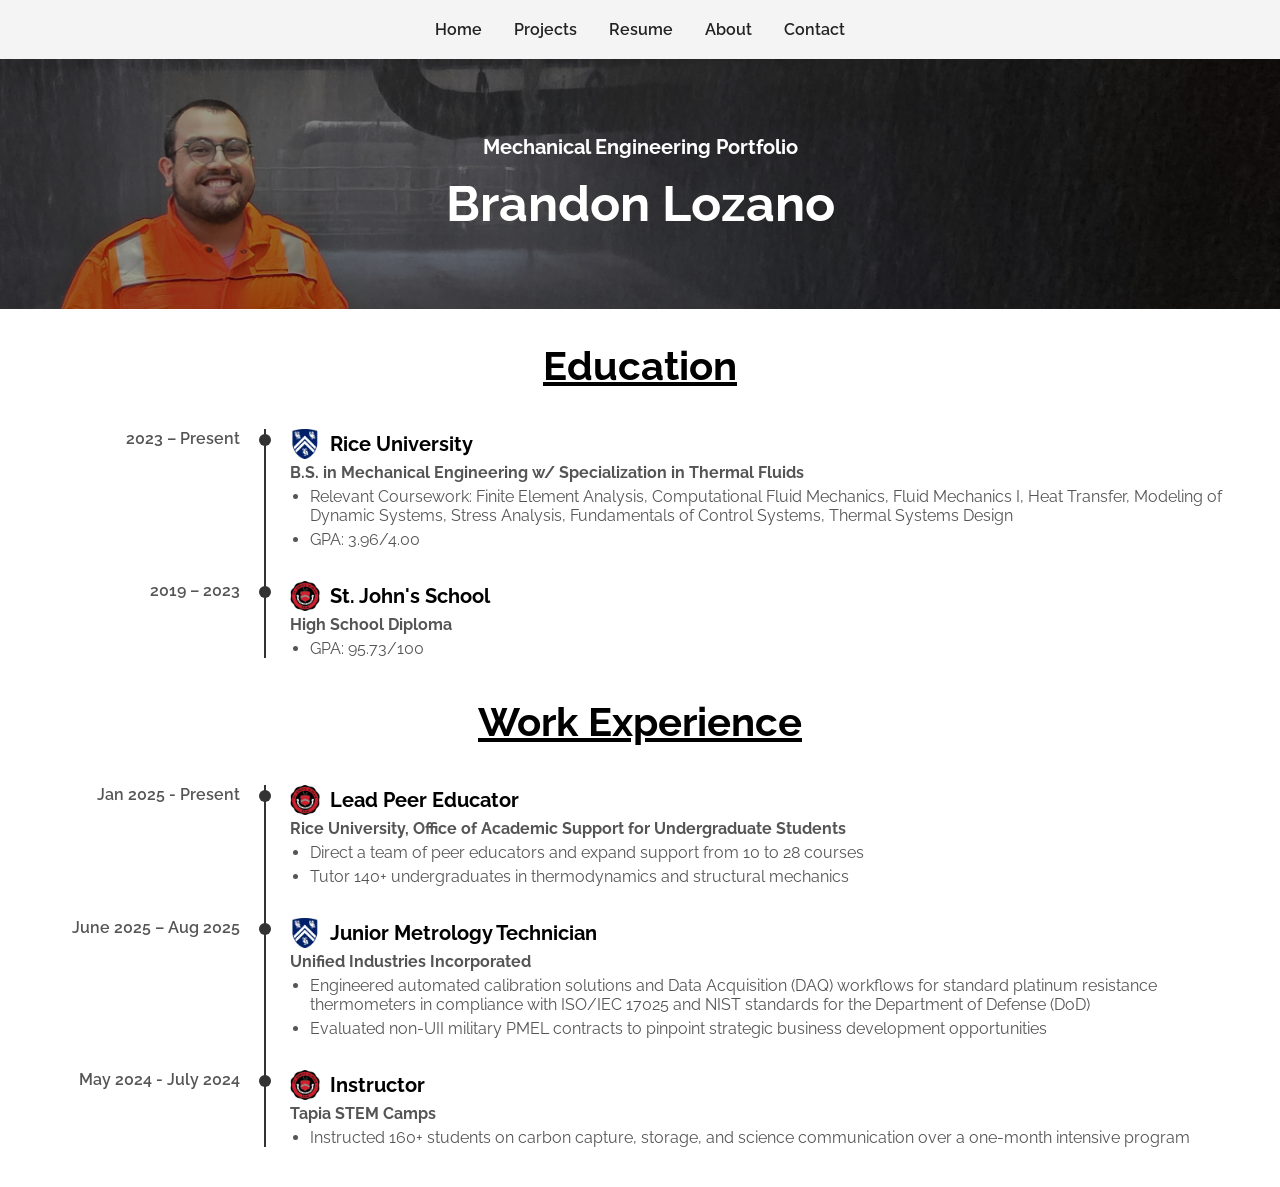
==== index.html @ 6e49d855 "Added files for each page of the portfolio as well as filled some information in the home page (inde" ====
<!DOCTYPE html>
<html>
<head>
    <meta charset="UTF-8">
    <title>Mechanical Engineering Portfolio of Brandon Lozano</title>
    <link rel="stylesheet" href="style.css">
</head>
<body>
<nav class="navbar">
    <a href="index.html">Home</a>
    <a href="projects.html">Projects</a>
    <a href="resume.html">Resume</a>
    <a href="about.html">About</a>
    <a href="contact.html">Contact</a>
  </nav>
<div class="hero-banner">
<h1 class="center-text" style="font-size: 20px">
    Mechanical Engineering Portfolio<br>
    <span style="font-size: 50px; display: block; margin-top: 15px">Brandon Lozano<span>
</h1>
</div>
<h2 class="center-text" style="font-size: 40px; text-decoration: underline">
    Education
</h2>

<div class="timeline">

  <div class="timeline-item">
    <div class="timeline-date">2023 – Present</div>
    <div class="timeline-content">
      <h3 class="inline-row"><img src="riceshield.jpg" alt="Rice Shield" style="height:30px"> Rice University</h3>
      <p style="font-weight: 700">B.S. in Mechanical Engineering w/ Specialization in Thermal Fluids</p>
      <p class="bullet">
        Relevant Coursework: Finite Element Analysis, Computational Fluid Mechanics, Fluid Mechanics I, Heat Transfer, Modeling of Dynamic Systems, Stress Analysis, Fundamentals of Control Systems, Thermal Systems Design</p>
      <p class="bullet">
        GPA: 3.96/4.00
      </p>
    </div>
  </div>

  <div class="timeline-item">
    <div class="timeline-date">2019 – 2023</div>
    <div class="timeline-content">
      <h3 class="inline-row"><img src="sjsseal.jpg" alt="SJS Seal" style="height:30px"> St. John's School</h3>
      <p style="font-weight: 700">High School Diploma</p>
      <p class="bullet">
        GPA: 95.73/100
      </p>
    </div>
  </div>

</div>
<h2 class="center-text" style="font-size: 40px; text-decoration: underline">
    Work Experience
</h2>

<div class="timeline">
  <div class="timeline-item">
    <div class="timeline-date">Jan 2025 - Present</div>
    <div class="timeline-content">
      <h3 class="inline-row"><img src="sjsseal.jpg" alt="SJS Seal" style="height:30px"> Lead Peer Educator</h3>
      <p style="font-weight: 700">Rice University, Office of Academic Support for Undergraduate Students</p>
      <p class="bullet">
        Direct a team of peer educators and expand support from 10 to 28 courses
      </p>
      <p class="bullet">
        Tutor 140+ undergraduates in thermodynamics and structural mechanics
      </p>
    </div>
  </div>

  <div class="timeline-item">
    <div class="timeline-date">June 2025 – Aug 2025</div>
    <div class="timeline-content">
      <h3 class="inline-row"><img src="riceshield.jpg" alt="Rice Shield" style="height:30px"> Junior Metrology Technician</h3>
      <p style="font-weight: 700">Unified Industries Incorporated</p>
      <p class="bullet">
        Engineered automated calibration solutions and Data Acquisition (DAQ) workflows for standard platinum resistance thermometers in compliance with ISO/IEC 17025 and NIST standards for the Department of Defense (DoD)
      </p>
      <p class="bullet">
        Evaluated non-UII military PMEL contracts to pinpoint strategic business development opportunities
      </p>
    </div>
  </div>

  <div class="timeline-item">
    <div class="timeline-date">May 2024 - July 2024</div>
    <div class="timeline-content">
      <h3 class="inline-row"><img src="sjsseal.jpg" alt="SJS Seal" style="height:30px"> Instructor</h3>
      <p style="font-weight: 700">Tapia STEM Camps</p>
      <p class="bullet">
        Instructed 160+ students on carbon capture, storage, and science communication over a one-month intensive program
      </p>
    </div>
  </div>
</div>
</body>
</html>
---- style.css ----
@import url('https://fonts.googleapis.com/css2?family=Raleway:ital,wght@0,100..900;1,100..900&display=swap');

.timeline-content .bullet {
  display: list-item;      /* Required for the bullet to show up */
  list-style-type: disc;
  margin-left: 20px;
  margin-top: 5px;
}

.center-text {
  text-align: center;
}

body {
  margin: 0;
  font-family: 'Raleway', sans-serif;
}

.navbar {
  display: flex;
  justify-content: center; /* Centers the links horizontally */
  gap: 32px;               /* Space between each link */
  padding: 20px 0;
  background-color: #f4f4f4;
}

.navbar a {
  text-decoration: none;   /* Removes the underline */
  color: #222;
  font-weight: 600;
  font-size: 16px;
}

.navbar a:hover {
  color: #0077cc;          /* Highlights the link when hovered */
}

.hero-banner {
  /* The linear-gradient adds a slight dark tint so white text is easy to read */
  background-image: linear-gradient(rgba(0, 0, 0, 0.4), rgba(0, 0, 0, 0.4)), url('powerplant.jpg');
  background-size: cover;      /* Fills the entire banner without stretching */
  background-position: center;
  height: 250px;               /* Set how tall you want the banner to be */
  
  display: flex;
  justify-content: center;     /* Centers horizontally */
  align-items: center;         /* Centers vertically */
  color: white;
}

.timeline {
  max-width: 1200px;
  margin: 40px auto; /* Centers the timeline block on the page */
}

.timeline-item {
  display: flex;
}

.timeline-date {
  width: 200px;
  flex-shrink: 0; /* Prevents the date from shrinking on smaller screens */
  text-align: right;
  padding-right: 24px;
  padding-bottom: 32px;
  font-weight: 600;
  color: #555;
  flex-shrink: 0; /* Keeps the date column from squishing on smaller screens */
}

.timeline-content {
  position: relative;
  border-left: 2px solid #333; /* Draws the vertical line */
  padding-left: 24px;
  padding-bottom: 32px;
}

/* Stops the vertical line cleanly at the final entry */
.timeline-item:last-child .timeline-content {
  padding-bottom: 0;
}

/* Adds a circular marker on the vertical line for each school */
.timeline-content::before {
  content: "";
  position: absolute;
  left: -7px;
  top: 5px;
  width: 12px;
  height: 12px;
  background-color: #333;
  border-radius: 50%;
}

.timeline-content h3 {
  margin: 0 0 4px 0;
  font-size: 20px;
}

.timeline-content p {
  margin: 0;
  color: #555;
}

.inline-row {
  display: flex;
  align-items: center; /* Vertically centers the image and text with each other */
  gap: 10px;           /* Space between the image and text */
}

.inline-row img {
  height: 28px;
  width: auto;
}

.inline-row h3 {
  margin: 0;           /* Crucial: removes default heading margins that throw off centering */
}
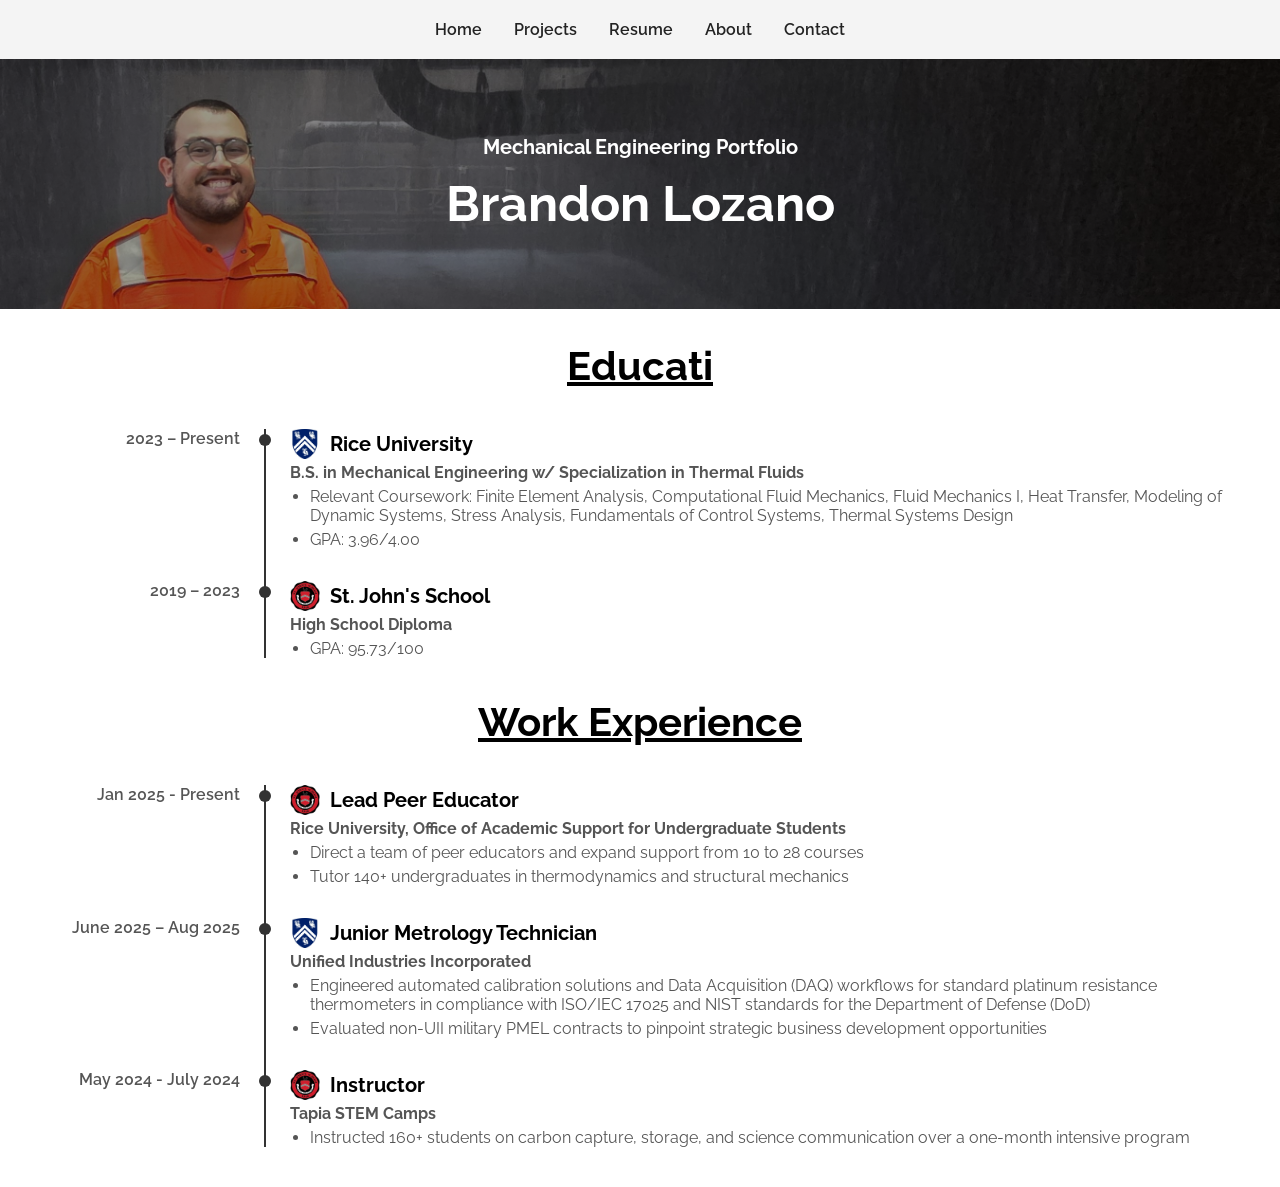
==== commit 25b6b2e6: "Test" ====
--- a/index.html
+++ b/index.html
@@ -20,7 +20,7 @@
 </h1>
 </div>
 <h2 class="center-text" style="font-size: 40px; text-decoration: underline">
-    Education
+    Educati
 </h2>
 
 <div class="timeline">
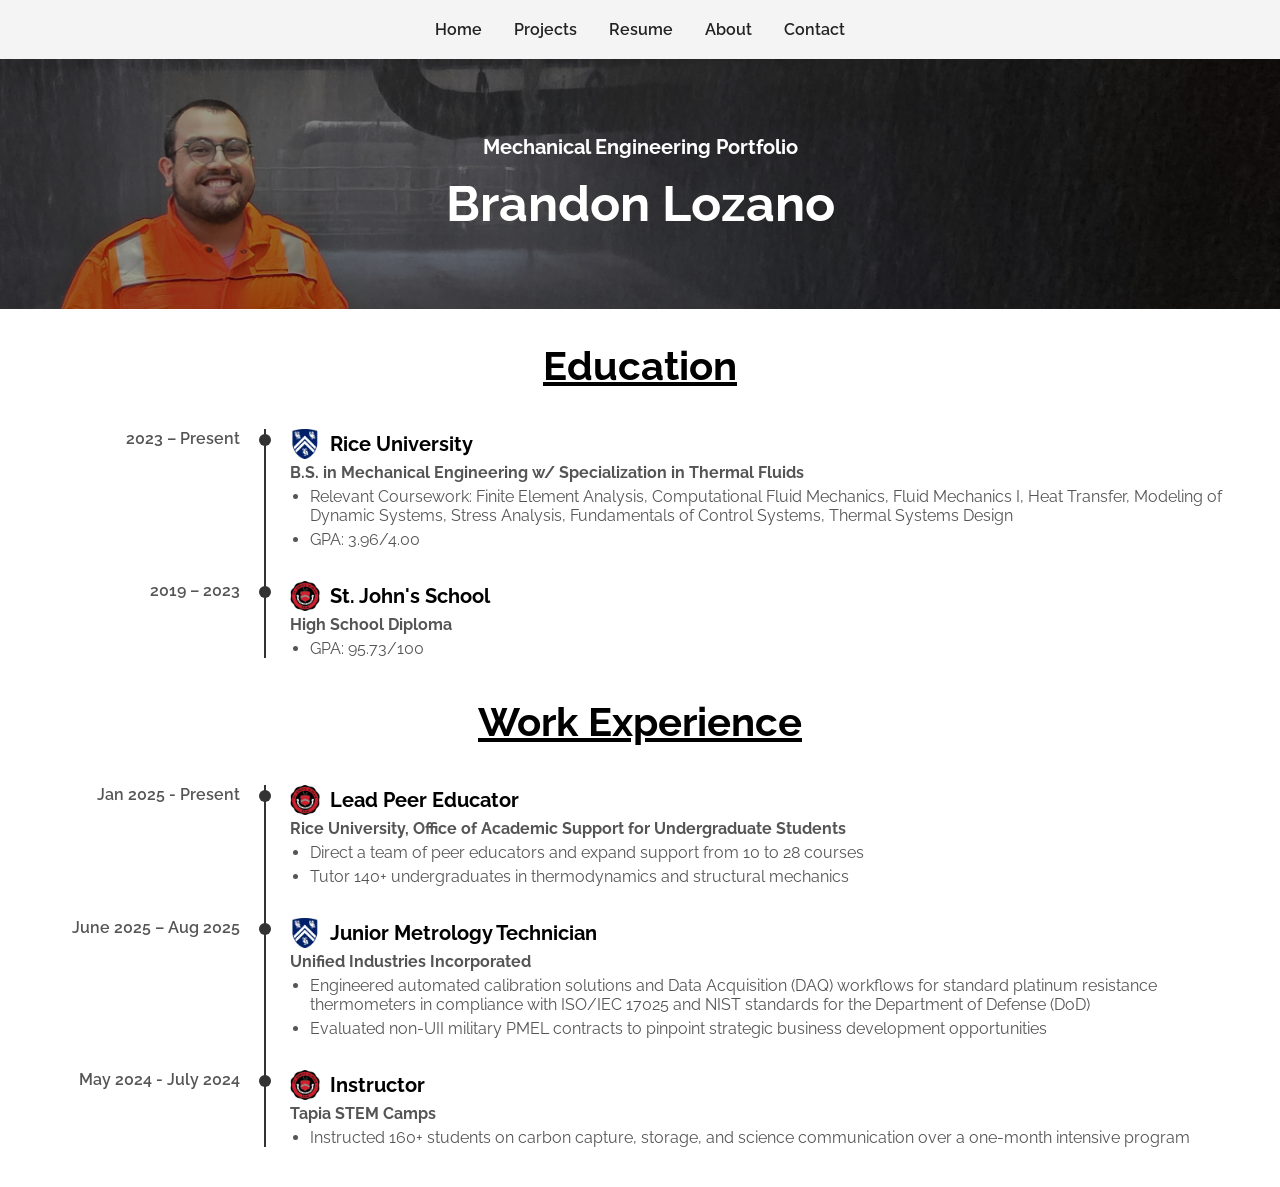
==== commit 43545ff7: "Test reverted" ====
--- a/index.html
+++ b/index.html
@@ -20,7 +20,7 @@
 </h1>
 </div>
 <h2 class="center-text" style="font-size: 40px; text-decoration: underline">
-    Educati
+    Education
 </h2>
 
 <div class="timeline">
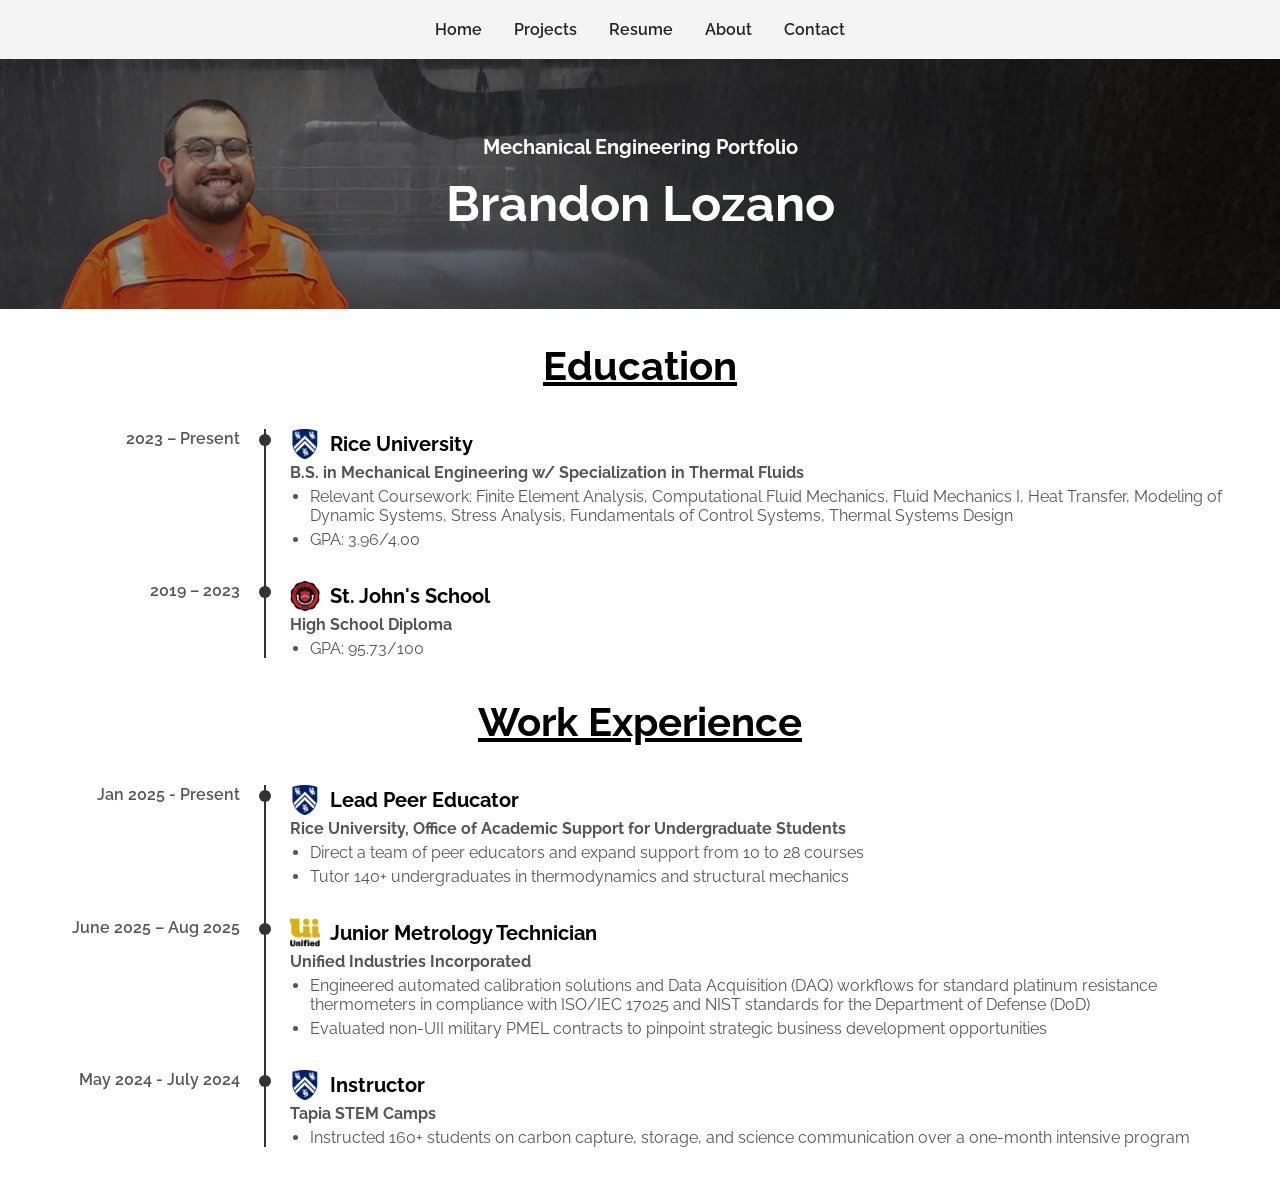
==== commit 4ef24265: "Added Resume to resume page and added pdf.js library to view the resume in the browser." ====
--- a/index.html
+++ b/index.html
@@ -2,7 +2,7 @@
 <html>
 <head>
     <meta charset="UTF-8">
-    <title>Mechanical Engineering Portfolio of Brandon Lozano</title>
+    <title>Home</title>
     <link rel="stylesheet" href="style.css">
 </head>
 <body>
@@ -58,7 +58,7 @@
   <div class="timeline-item">
     <div class="timeline-date">Jan 2025 - Present</div>
     <div class="timeline-content">
-      <h3 class="inline-row"><img src="sjsseal.jpg" alt="SJS Seal" style="height:30px"> Lead Peer Educator</h3>
+      <h3 class="inline-row"><img src="riceshield.jpg" alt="Rice Shield" style="height:30px"> Lead Peer Educator</h3>
       <p style="font-weight: 700">Rice University, Office of Academic Support for Undergraduate Students</p>
       <p class="bullet">
         Direct a team of peer educators and expand support from 10 to 28 courses
@@ -72,7 +72,7 @@
   <div class="timeline-item">
     <div class="timeline-date">June 2025 – Aug 2025</div>
     <div class="timeline-content">
-      <h3 class="inline-row"><img src="riceshield.jpg" alt="Rice Shield" style="height:30px"> Junior Metrology Technician</h3>
+      <h3 class="inline-row"><img src="uii.jpg" alt="UII Logo" style="height:30px"> Junior Metrology Technician</h3>
       <p style="font-weight: 700">Unified Industries Incorporated</p>
       <p class="bullet">
         Engineered automated calibration solutions and Data Acquisition (DAQ) workflows for standard platinum resistance thermometers in compliance with ISO/IEC 17025 and NIST standards for the Department of Defense (DoD)
@@ -86,7 +86,7 @@
   <div class="timeline-item">
     <div class="timeline-date">May 2024 - July 2024</div>
     <div class="timeline-content">
-      <h3 class="inline-row"><img src="sjsseal.jpg" alt="SJS Seal" style="height:30px"> Instructor</h3>
+      <h3 class="inline-row"><img src="riceshield.jpg" alt="Rice Shield" style="height:30px"> Instructor</h3>
       <p style="font-weight: 700">Tapia STEM Camps</p>
       <p class="bullet">
         Instructed 160+ students on carbon capture, storage, and science communication over a one-month intensive program
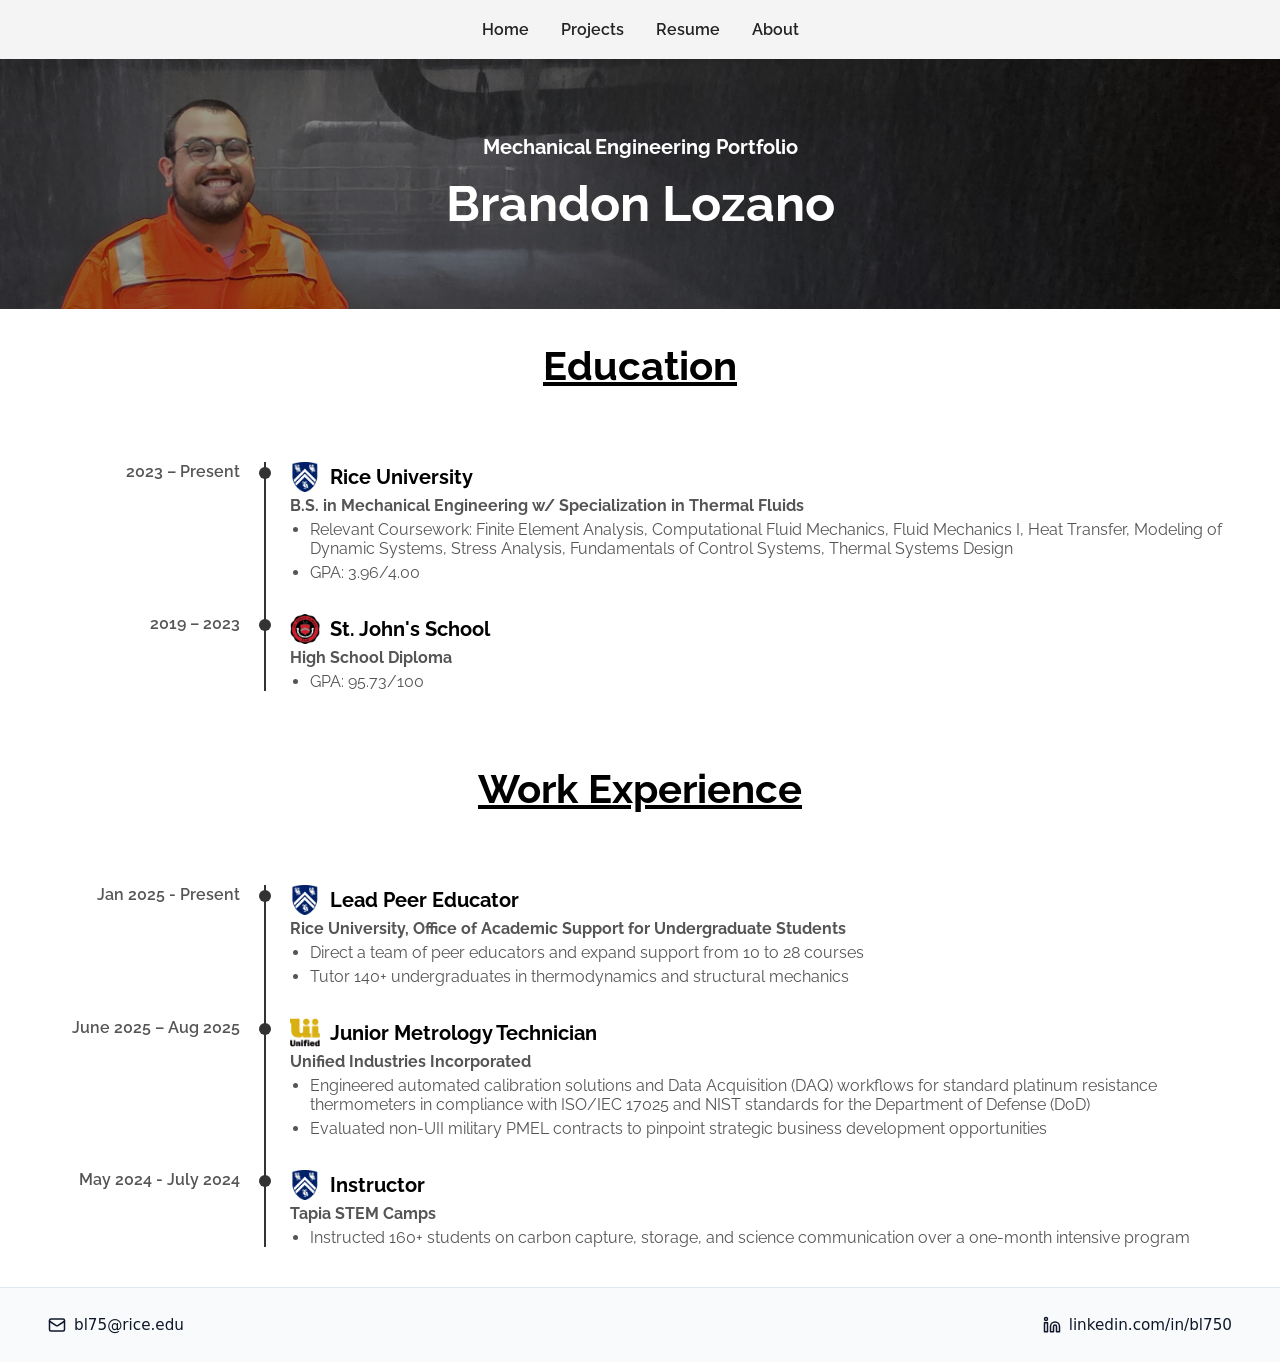
==== commit 91c12a9c: "took out contact file and just added my contact under each page, just streamlined it more. Added a d" ====
--- a/index.html
+++ b/index.html
@@ -11,7 +11,6 @@
     <a href="projects.html">Projects</a>
     <a href="resume.html">Resume</a>
     <a href="about.html">About</a>
-    <a href="contact.html">Contact</a>
   </nav>
 <div class="hero-banner">
 <h1 class="center-text" style="font-size: 20px">
@@ -94,5 +93,6 @@
     </div>
   </div>
 </div>
+<script src="footer.js" defer></script>
 </body>
 </html>
--- a/style.css
+++ b/style.css
@@ -115,4 +115,71 @@
 
 .inline-row h3 {
   margin: 0;           /* Crucial: removes default heading margins that throw off centering */
+}
+
+.resume-download-btn {
+  display: block;
+  width: fit-content;
+  margin: 20px auto;
+  padding: 12px 24px;
+  background-color: #000000;
+  color: #ffffff;
+  font-family: sans-serif;
+  font-size: 16px;
+  font-weight: 600;
+  text-decoration: none;
+  border-radius: 6px;
+  transition: background-color 0.2s ease;
+}
+
+.resume-download-btn:hover {
+  background-color: #b25555;
+}
+
+.contact-container {
+  text-align: center;
+  font-family: sans-serif;
+  margin: 40px auto;
+  padding: 20px;
+}
+
+.contact-header {
+  font-size: 16px;
+  color: #475569;
+  text-transform: uppercase;
+  letter-spacing: 1px;
+  margin-bottom: 6px;
+}
+
+.contact-email {
+  margin-top: 0;
+  margin-bottom: 24px;
+  font-size: 18px;
+}
+
+.contact-email a {
+  color: #000000;
+  text-decoration: none;
+  font-weight: 500;
+  transition: color 0.2s ease;
+}
+
+.contact-email a:hover {
+  color: #b25555;
+}
+
+.linkedin-btn {
+  display: inline-block;
+  padding: 12px 24px;
+  background-color: #0a66c2;
+  color: #ffffff;
+  font-size: 16px;
+  font-weight: 600;
+  text-decoration: none;
+  border-radius: 6px;
+  transition: background-color 0.2s ease;
+}
+
+.linkedin-btn:hover {
+  background-color: #004182;
 }
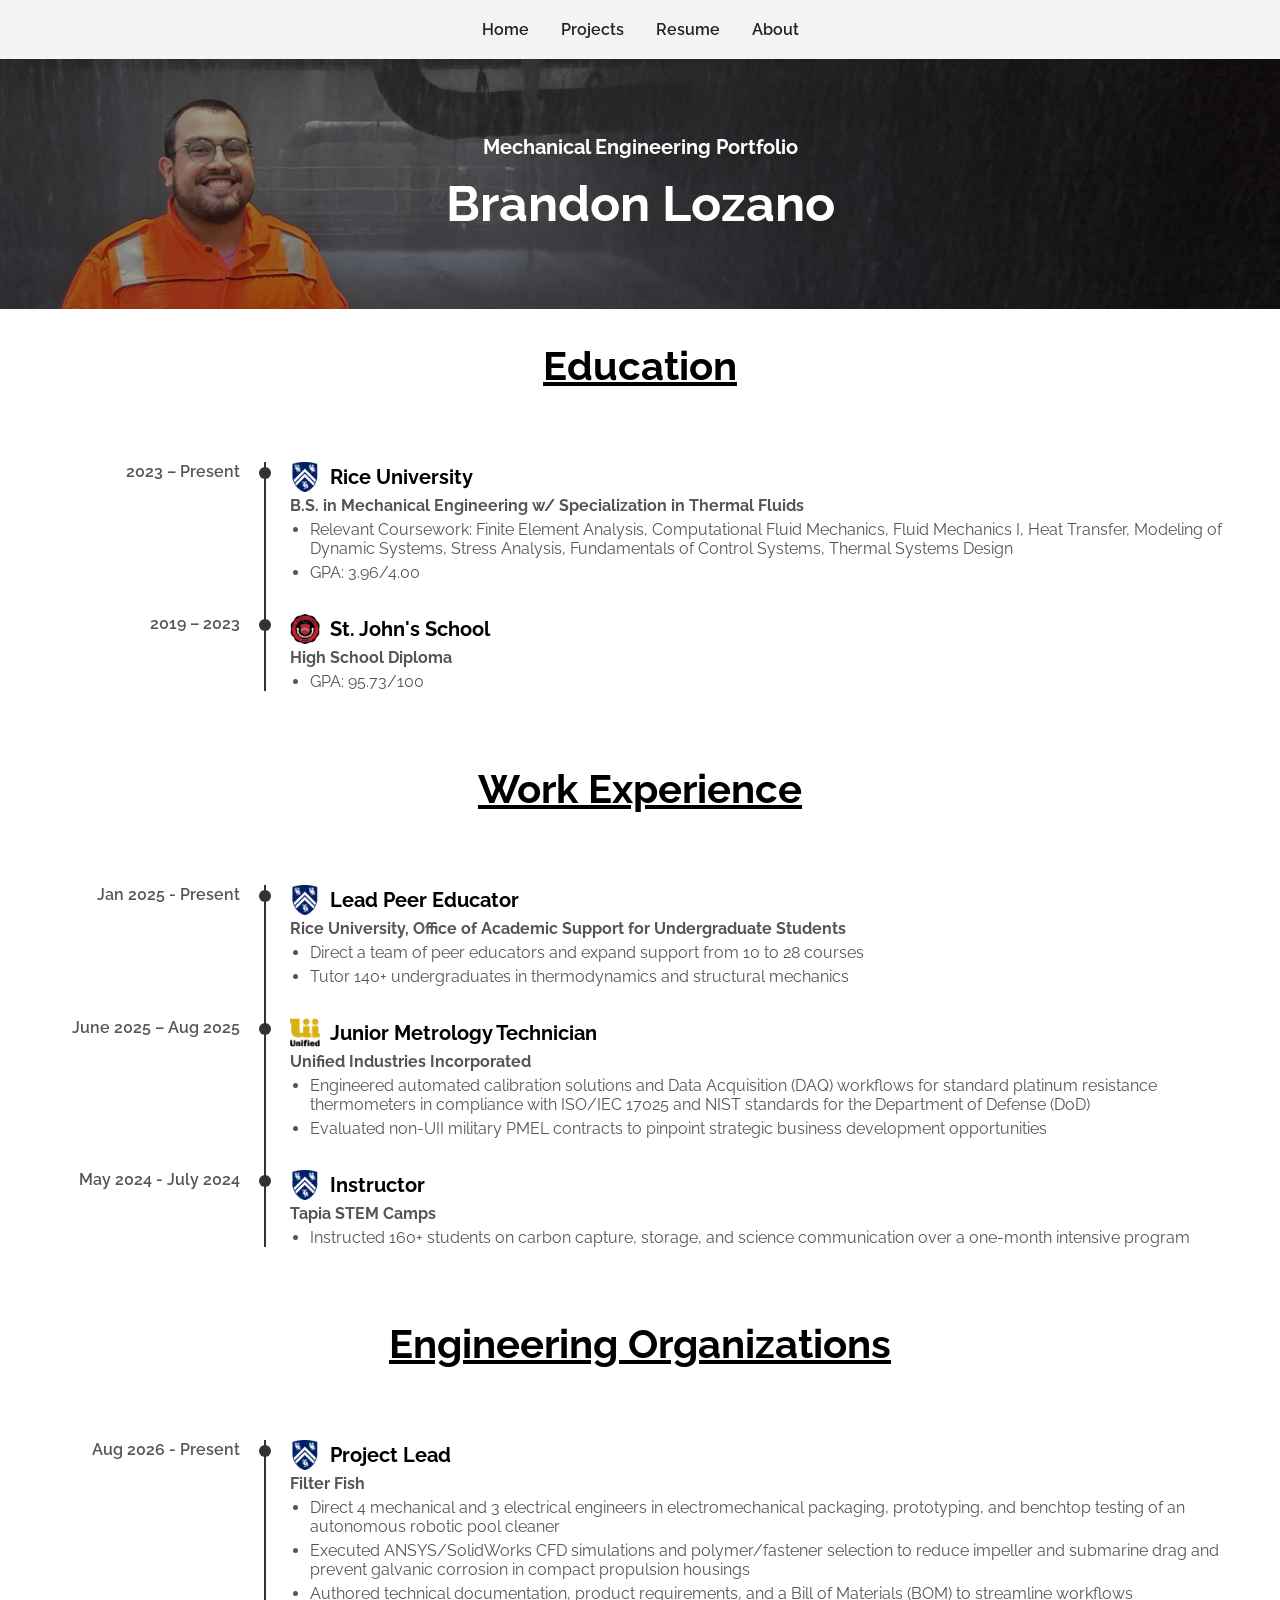
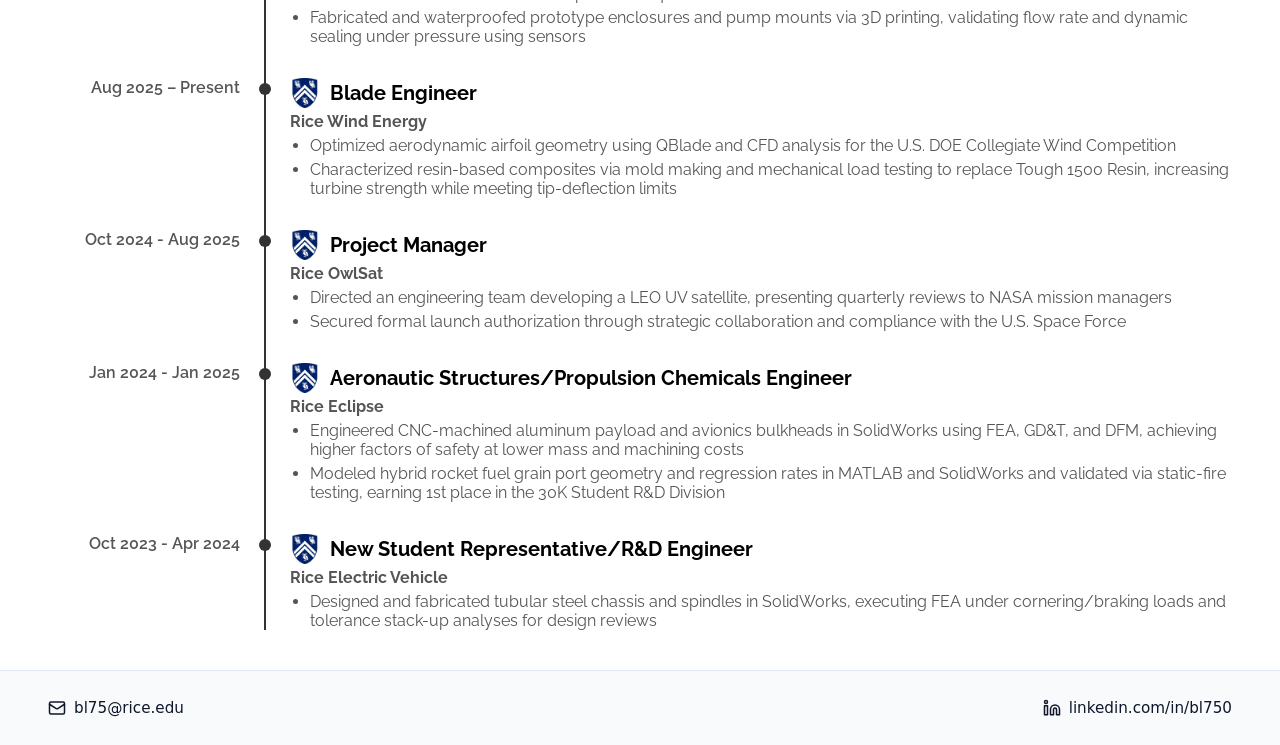
==== commit 940bc43b: "Added engineering orgs section to index.html and updated resume.html to reflect new experiences" ====
--- a/index.html
+++ b/index.html
@@ -93,6 +93,86 @@
     </div>
   </div>
 </div>
+
+<h2 class="center-text" style="font-size: 40px; text-decoration: underline">
+    Engineering Organizations
+</h2>
+
+<div class="timeline">
+  <div class="timeline-item">
+    <div class="timeline-date">Aug 2026 - Present</div>
+    <div class="timeline-content">
+      <h3 class="inline-row"><img src="riceshield.jpg" alt="Rice Shield" style="height:30px"> Project Lead</h3>
+      <p style="font-weight: 700">Filter Fish</p>
+      <p class="bullet">
+        Direct 4 mechanical and 3 electrical engineers in electromechanical packaging, prototyping, and benchtop testing of an autonomous robotic pool cleaner
+      </p>
+      <p class="bullet">
+        Executed ANSYS/SolidWorks CFD simulations and polymer/fastener selection to reduce impeller and submarine drag and prevent galvanic corrosion in compact propulsion housings
+      </p>
+      <p class="bullet">
+        Authored technical documentation, product requirements, and a Bill of Materials (BOM) to streamline workflows
+      </p>
+      <p class="bullet">
+        Fabricated and waterproofed prototype enclosures and pump mounts via 3D printing, validating flow rate and dynamic sealing under pressure using sensors
+      </p>
+    </div>
+  </div>
+
+  <div class="timeline-item">
+    <div class="timeline-date">Aug 2025 – Present</div>
+    <div class="timeline-content">
+      <h3 class="inline-row"><img src="riceshield.jpg" alt="Rice Shield" style="height:30px"> Blade Engineer</h3>
+      <p style="font-weight: 700">Rice Wind Energy</p>
+      <p class="bullet">
+        Optimized aerodynamic airfoil geometry using QBlade and CFD analysis for the U.S. DOE Collegiate Wind Competition
+      </p>
+      <p class="bullet">
+        Characterized resin-based composites via mold making and mechanical load testing to replace Tough 1500 Resin, increasing turbine strength while meeting tip-deflection limits
+      </p>
+    </div>
+  </div>
+
+  <div class="timeline-item">
+    <div class="timeline-date">Oct 2024 - Aug 2025</div>
+    <div class="timeline-content">
+      <h3 class="inline-row"><img src="riceshield.jpg" alt="Rice Shield" style="height:30px"> Project Manager</h3>
+      <p style="font-weight: 700">Rice OwlSat</p>
+      <p class="bullet">
+        Directed an engineering team developing a LEO UV satellite, presenting quarterly reviews to NASA mission managers
+      </p>
+      <p class="bullet">
+        Secured formal launch authorization through strategic collaboration and compliance with the U.S. Space Force
+      </p>
+    </div>
+  </div>
+
+  <div class="timeline-item">
+    <div class="timeline-date">Jan 2024 - Jan 2025</div>
+    <div class="timeline-content">
+      <h3 class="inline-row"><img src="riceshield.jpg" alt="Rice Shield" style="height:30px"> Aeronautic Structures/Propulsion Chemicals Engineer</h3>
+      <p style="font-weight: 700">Rice Eclipse</p>
+      <p class="bullet">
+        Engineered CNC-machined aluminum payload and avionics bulkheads in SolidWorks using FEA, GD&T, and DFM, achieving higher factors of safety at lower mass and machining costs
+      </p>
+      <p class="bullet">
+        Modeled hybrid rocket fuel grain port geometry and regression rates in MATLAB and SolidWorks and validated via static-fire testing, earning 1st place in the 30K Student R&D Division
+      </p>
+    </div>
+  </div>
+
+  <div class="timeline-item">
+    <div class="timeline-date">Oct 2023 - Apr 2024</div>
+    <div class="timeline-content">
+      <h3 class="inline-row"><img src="riceshield.jpg" alt="Rice Shield" style="height:30px"> New Student Representative/R&D Engineer</h3>
+      <p style="font-weight: 700">Rice Electric Vehicle</p>
+      <p class="bullet">
+        Designed and fabricated tubular steel chassis and spindles in SolidWorks, executing FEA under cornering/braking loads and tolerance stack-up analyses for design reviews
+      </p>
+    </div>
+  </div>
+</div>
+
 <script src="footer.js" defer></script>
 </body>
 </html>
